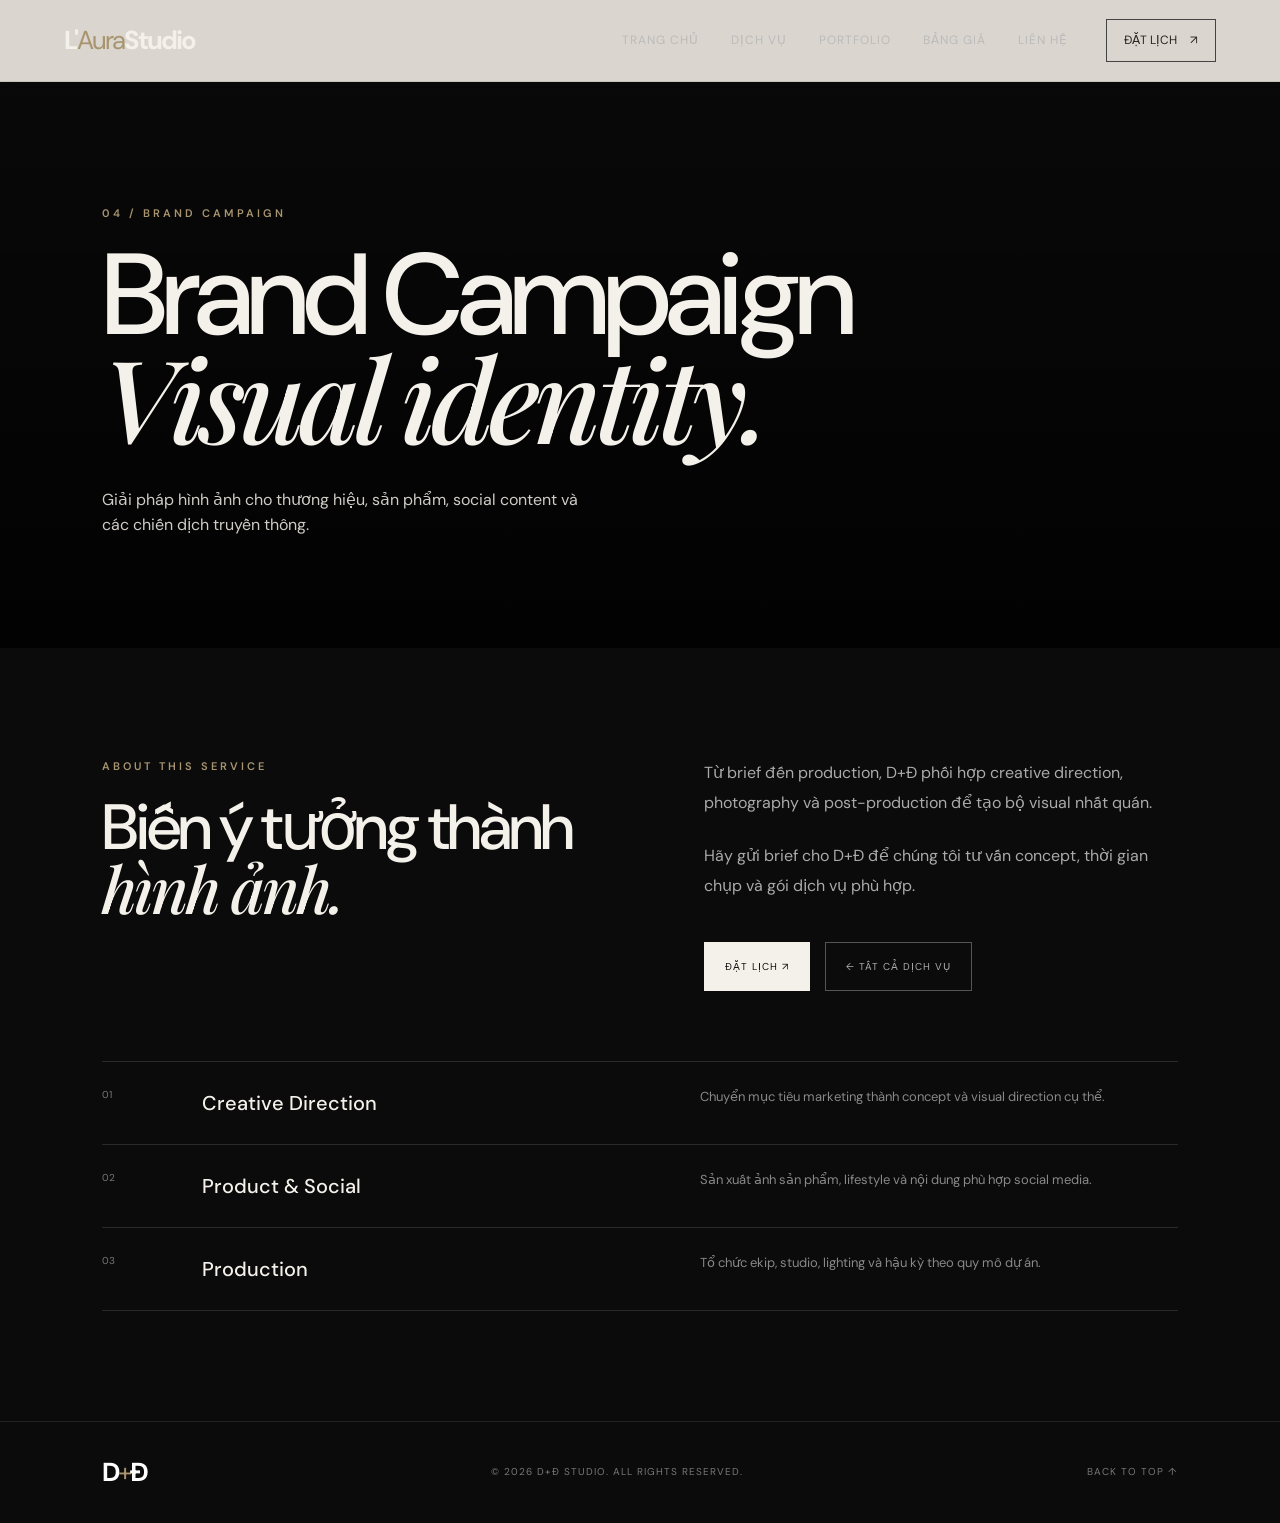
==== service-brand.html @ 57f55145 "upload" ====
<!DOCTYPE html>
<html lang="vi">
<head>
  <meta charset="UTF-8">
  <meta name="viewport" content="width=device-width, initial-scale=1.0">
  <meta name="description" content="Giải pháp hình ảnh cho thương hiệu, sản phẩm, social content và các chiến dịch truyền thông.">
  <title>Brand Campaign — D+Đ Studio</title>
  <link rel="preconnect" href="https://fonts.googleapis.com">
  <link rel="preconnect" href="https://fonts.gstatic.com" crossorigin>
  <link href="https://fonts.googleapis.com/css2?family=DM+Sans:wght@400;500;600;700&family=Playfair+Display:wght@500;600&display=swap" rel="stylesheet">
  <link rel="stylesheet" href="style.css">
</head>
<body class="service-page">
  <header class="header">
    <a href="index.html" class="logo">L'<span>Aura</span>Studio</a>
    <nav class="nav" style="display:flex">
      <a href="index.html#home">Trang chủ</a>
      <a href="index.html#services">Dịch vụ</a>
      <a href="index.html#portfolio">Portfolio</a>
      <a href="index.html#pricing">Bảng giá</a>
      <a href="index.html#contact">Liên hệ</a>
    </nav>
    <a class="header-btn" href="index.html#booking">Đặt lịch <span>↗</span></a>
  </header>

  <main>
    <section class="service-page-hero" style="background-image:url('https://images.unsplash.com/photo-1483985988355-763728e1935b?auto=format&fit=crop&w=2200&q=90')">
      <div class="service-page-hero-content">
        <p class="eyebrow">04 / BRAND CAMPAIGN</p>
        <h1>Brand Campaign<br><em>Visual identity.</em></h1>
        <p class="hero-text">Giải pháp hình ảnh cho thương hiệu, sản phẩm, social content và các chiến dịch truyền thông.</p>
      </div>
    </section>

    <section class="service-page-body">
      <div class="service-page-grid">
        <div>
          <p class="eyebrow">ABOUT THIS SERVICE</p>
          <h2>Biến ý tưởng thành<br><em>hình ảnh.</em></h2>
        </div>
        <div class="service-page-copy">
          <p>Từ brief đến production, D+Đ phối hợp creative direction, photography và post-production để tạo bộ visual nhất quán.</p>
          <p>Hãy gửi brief cho D+Đ để chúng tôi tư vấn concept, thời gian chụp và gói dịch vụ phù hợp.</p>
          <div class="service-page-actions">
            <a href="index.html#booking">Đặt lịch ↗</a>
            <a href="index.html#services">← Tất cả dịch vụ</a>
          </div>
        </div>
      </div>

      <div class="service-features">
                <div class="service-feature"><span>01</span><h3>Creative Direction</h3><p>Chuyển mục tiêu marketing thành concept và visual direction cụ thể.</p></div>
        <div class="service-feature"><span>02</span><h3>Product & Social</h3><p>Sản xuất ảnh sản phẩm, lifestyle và nội dung phù hợp social media.</p></div>
        <div class="service-feature"><span>03</span><h3>Production</h3><p>Tổ chức ekip, studio, lighting và hậu kỳ theo quy mô dự án.</p></div>
      </div>
    </section>
  </main>

  <footer>
    <div class="logo">D<span>+</span>Đ</div>
    <p>© <span id="year"></span> D+Đ Studio. All rights reserved.</p>
    <a href="index.html#home">Back to top ↑</a>
  </footer>
  <script>
    document.getElementById("year").textContent = new Date().getFullYear();
  </script>
</body>
</html>
---- style.css ----
*{margin:0;padding:0;box-sizing:border-box}
:root{
  --bg:#f7f3eb;
  --surface:#fffdf8;
  --surface-2:#eee8dc;
  --text:#cfb286ac;
  --muted:#817b70;
  --line:#d8d0c2;
  --accent:#a89570;
  --dark:#29251f;
  --white:#fffdf8;
}
html{scroll-behavior:smooth}
body{font-family:"DM Sans",sans-serif;background:var(--bg);color:var(--text);line-height:1.6;overflow-x:hidden}
body.lightbox-open{overflow:hidden}
a{text-decoration:none;color:inherit}
button,input,select,textarea{font:inherit}
button{cursor:pointer}


/* =========================
   USER ACCOUNT
========================= */

.account-btn{
  border:0;
  background:transparent;
  color:#716b61;
  font-size:10px;
  text-transform:uppercase;
  letter-spacing:1px;
  padding:10px;
}

.account-btn:hover{
  color:#29251f;
}



.account-modal.open{
  display:flex;
}

/* =========================
   ACCOUNT MODAL - CENTER
========================= */

.account-modal {
  position: fixed;
  inset: 0;
  width: 100vw;
  height: 100vh;

  display: none;
  align-items: center;
  justify-content: center;

  padding: 20px;
  z-index: 120;

  background: rgba(41, 37, 31, .45);
  backdrop-filter: blur(10px);
}

.account-modal.open {
  display: flex;
}

/* Khung đăng nhập / đăng ký */
.account-panel {
  position: relative;

  width: min(520px, calc(100vw - 40px));
  max-height: calc(100vh - 40px);

  margin: 0;
  padding: 60px;

  overflow-y: auto;

  background: #fffdf8;
  color: #29251f;

  box-shadow: 0 30px 80px rgba(0, 0, 0, .18);

  transform: translate(0, 0);
}

/* Nút đóng */
.account-close {
  position: absolute;
  top: 18px;
  right: 22px;

  width: 35px;
  height: 35px;

  border: 0;
  background: transparent;

  color: #29251f;
  font-size: 32px;
  line-height: 1;

  cursor: pointer;
}

/* Hiệu ứng mở */
.account-modal.open .account-panel {
  animation: accountPanelCenter .3s ease;
}

@keyframes accountPanelCenter {
  from {
    opacity: 0;
    transform: translateY(25px) scale(.97);
  }

  to {
    opacity: 1;
    transform: translateY(0) scale(1);
  }
}

/* =========================
   MOBILE
========================= */

@media (max-width: 600px) {

  .account-modal {
    padding: 15px;
  }

  .account-panel {
    width: 100%;
    max-height: calc(100vh - 30px);

    padding: 45px 25px;
  }

  .account-view h2 {
    font-size: 45px;
  }
}
.account-close{
  position:absolute;
  right:22px;
  top:18px;
  border:0;
  background:transparent;
  color:#29251f;
  font-size:32px;
}

.account-view h2{
  font-size:58px;
  line-height:.92;
  letter-spacing:-3px;
  font-weight:500;
  margin-bottom:35px;
}

.account-view h2 em{
  font-family:"Playfair Display",serif;
}

.account-view form{
  display:grid;
  gap:22px;
}

.account-view label{
  font-size:9px;
  text-transform:uppercase;
  letter-spacing:1px;
  color:#817b70;
}

.account-view input{
  display:block;
  width:100%;
  margin-top:7px;
  padding:12px 0;
  border:0;
  border-bottom:1px solid #c9c1b4;
  background:transparent;
  color:#29251f;
  outline:none;
}

.account-view input:focus{
  border-color:#29251f;
}

.account-switch{
  margin-top:25px;
  color:#817b70;
  font-size:12px;
}

.account-switch button{
  border:0;
  background:none;
  color:#29251f;
  text-decoration:underline;
  cursor:pointer;
}

.account-error{
  color:#a34b42;
  font-size:11px;
}

.profile-card{
  background:#eee8dc;
  padding:25px;
  margin-bottom:25px;
  display:grid;
  gap:20px;
}

.profile-card span{
  font-size:8px;
  letter-spacing:2px;
  color:#817b70;
}

.profile-card p{
  margin-top:5px;
  font-size:14px;
}

@media(max-width:600px){

  .account-panel{
    padding:45px 25px;
  }

  .account-view h2{
    font-size:45px;
  }

}

.price-card{
  background:#fffdf8;
  color:#29251f;
}

.booking-box{
  display:grid;
  grid-template-columns:.8fr 1.2fr;
  background:#fffdf8;
  color:#29251f;
}

.booking-form{
  padding:65px 55px;
  display:grid;
  grid-template-columns:1fr 1fr;
  gap:22px;
  background:#eee8dc;
}


.quote-section{
  padding:180px 8vw;
  text-align:center;
  background:#fffdf8;
  color:#29251f;
}

.services{
  background:#eee8dc;
  color:#29251f;
}

.services{
  background:#f0ede7;
  color:#111;
}
.header{
  height:82px;
  position:fixed;
  top:0;
  left:0;
  right:0;
  z-index:50;
  display:flex;
  align-items:center;
  justify-content:space-between;
  padding:0 5vw;
  border-bottom:1px solid rgba(80,70,55,.12);
  background:rgba(247,243,235,.88);
  backdrop-filter:blur(18px);
}


/* =========================
   COMMENTS
========================= */

.comments-section{
  margin-top:70px;
  padding-top:55px;
  border-top:1px solid #d5cec2;
}

.comments-heading{
  margin-bottom:35px;
}

.comments-heading h2{
  font-size:42px;
  line-height:.95;
  letter-spacing:-2px;
  font-weight:500;
}

.comments-heading h2 em{
  font-family:"Playfair Display",serif;
}

.comment-login-message{
  background:#eee8dc;
  padding:18px 20px;
  font-size:12px;
  color:#817b70;
}

.comment-form{
  margin-bottom:40px;
}

.comment-form textarea{
  width:100%;
  border:1px solid #d0c8bb;
  background:#fffdf8;
  padding:18px;
  resize:vertical;
  outline:none;
  color:#29251f;
}

.comment-form textarea:focus{
  border-color:#29251f;
}

.comment-form-bottom{
  margin-top:12px;
  display:flex;
  align-items:center;
  justify-content:space-between;
}

.comment-form-bottom small{
  font-size:11px;
  color:#817b70;
}

.comment-list{
  display:grid;
  gap:14px;
}

.comment-item{
  padding:22px;
  background:#eee8dc;
}

.comment-head{
  display:flex;
  justify-content:space-between;
  gap:20px;
  margin-bottom:10px;
}

.comment-author{
  font-size:13px;
  font-weight:600;
}

.comment-date{
  font-size:9px;
  color:#918a7d;
}

.comment-body{
  font-size:13px;
  color:#5f594f;
  line-height:1.7;
  white-space:pre-line;
}

.comment-delete{
  border:0;
  background:none;
  padding:0;
  margin-top:12px;
  color:#9c675f;
  font-size:9px;
  text-transform:uppercase;
  letter-spacing:1px;
  cursor:pointer;
}

@media(max-width:600px){

  .comment-form-bottom{
    align-items:flex-start;
    flex-direction:column;
    gap:15px;
  }

}


.nav a{
  color:#716b61;
}

.nav a:hover{
  color:#29251f;
}

.header-btn{
  color:#29251f;
  border-color:#bdb4a5;
}
.logo{font-size:26px;font-weight:700;letter-spacing:-2px}.logo span{font-weight:400;color:var(--accent)}
.nav{display:flex;gap:32px;margin-left:auto;margin-right:38px}.nav a{font-size:12px;text-transform:uppercase;letter-spacing:1px;color:#bbb;transition:.25s}.nav a:hover{color:#fff}
.header-btn{font-size:12px;text-transform:uppercase;border:1px solid #444;padding:11px 17px}.header-btn span{margin-left:10px}.menu-toggle{display:none;background:none;color:#fff;border:0;font-size:24px}
.hero{min-height:100vh;position:relative;display:flex;align-items:center;padding:120px 8vw;background:linear-gradient(90deg,rgba(0,0,0,.76),rgba(0,0,0,.15)),url("https://images.unsplash.com/photo-1529626455594-4ff0802cfb7e?auto=format&fit=crop&w=2200&q=90") center/cover}
.hero-content{max-width:720px}.eyebrow{font-size:11px;letter-spacing:3px;color:var(--accent);font-weight:600;margin-bottom:22px}.hero h1{font-size:clamp(58px,8vw,122px);line-height:.88;letter-spacing:-6px;font-weight:500}.hero h1 em,.section h2 em,blockquote em{font-family:"Playfair Display",serif;font-weight:500}.hero-text{max-width:480px;color:#d0ccc5;margin:30px 0;font-size:16px}.hero-actions{display:flex;align-items:center;gap:28px}.btn{display:inline-flex;align-items:center;justify-content:center;gap:20px;padding:15px 23px;text-transform:uppercase;letter-spacing:1px;font-size:11px;border:1px solid transparent}.btn-light{background:#f4f1eb;color:#111}.btn-dark{background:#111;color:#fff}.text-link,.underline-link{font-size:12px;text-transform:uppercase;letter-spacing:1px;border-bottom:1px solid #777;padding-bottom:4px}.hero-overlay{position:absolute;inset:0;background:linear-gradient(0deg,rgba(0,0,0,.55),transparent 40%);pointer-events:none}.hero-meta{position:absolute;bottom:32px;left:8vw;right:8vw;display:flex;justify-content:space-between;font-size:9px;letter-spacing:2px;color:#aaa}.scroll-down{position:absolute;right:3vw;bottom:36px;font-size:9px;letter-spacing:2px;writing-mode:vertical-rl;color:#aaa}.scroll-down span{margin-top:8px}
.section{padding:130px 8vw;position:relative}.section-label{position:absolute;top:42px;left:8vw;font-size:9px;letter-spacing:2px;color:#777}.intro-grid,.process-grid,.contact-grid{display:grid;grid-template-columns:1fr 1fr;gap:10vw}.section h2{font-size:clamp(48px,6vw,90px);line-height:.95;letter-spacing:-4px;font-weight:500}.intro-copy{padding-top:18px;max-width:530px}.lead{font-size:24px;line-height:1.4;margin-bottom:25px}.intro-copy p:not(.lead){color:var(--muted);margin-bottom:35px}.services{background:#f0ede7;color:#111}.services .section-label{color:#777}.section-heading{margin-bottom:60px}.services .eyebrow{color:#7d6e50}.service-list{border-top:1px solid #c8c4bc}.service-item{display:grid;grid-template-columns:70px 1fr 30px;align-items:center;padding:28px 0;border-bottom:1px solid #c8c4bc;transition:.3s}.service-item:hover{padding-left:18px}.service-item>span{font-size:11px;color:#999}.service-item h3{font-size:27px;font-weight:500}.service-item p{font-size:13px;color:#777}.service-item b{font-weight:400;font-size:20px}
.portfolio-head{display:grid;grid-template-columns:1fr 1fr;gap:10vw;margin-bottom:65px}.portfolio-head>p{align-self:end;color:var(--muted);max-width:400px}.gallery{display:grid;grid-template-columns:1.2fr .8fr 1fr;grid-auto-rows:360px;gap:14px}.gallery-card{position:relative;border:0;overflow:hidden;background:#222;padding:0}.gallery-card.large{grid-row:span 2}.gallery-card.tall{grid-row:span 2}.gallery-card.wide{grid-column:span 2}.gallery-card img{width:100%;height:100%;object-fit:cover;display:block;transition:transform .7s cubic-bezier(.2,.7,.2,1);filter:saturate(.8)}.gallery-card:hover img{transform:scale(1.05);filter:saturate(1)}.gallery-card span{position:absolute;bottom:15px;left:15px;font-size:9px;letter-spacing:2px;text-transform:uppercase;background:rgba(0,0,0,.6);padding:7px 9px;color:#fff}
.quote-section{padding:180px 8vw;text-align:center;background:#f0ede7;color:#111}.quote-mark{font:90px Georgia;color:#b3a88f;height:75px}.quote-section blockquote{font-size:clamp(34px,5vw,72px);line-height:1.05;letter-spacing:-2px}
.price-grid{display:grid;grid-template-columns:repeat(3,1fr);gap:1px;background:var(--line);margin-top:50px}.price-card{background:var(--bg);padding:45px 38px;min-height:450px;display:flex;flex-direction:column;position:relative}.price-card>p{font-size:10px;letter-spacing:2px;color:#999}.price-card h3{font-size:36px;font-weight:500;margin:20px 0 30px}.price-card h3 small{font-size:13px;margin-left:4px}.price-card ul{list-style:none;color:#aaa;font-size:13px}.price-card li{padding:11px 0;border-bottom:1px solid #222}.price-card a{margin-top:auto;padding-top:28px;font-size:11px;text-transform:uppercase;letter-spacing:1px}.price-card.featured{background:#f0ede7;color:#111}.price-card.featured li{border-color:#d5d0c7;color:#666}.price-card.featured>p{color:#777}.popular{position:absolute;top:20px;right:20px;background:#111;color:#fff;font-size:8px;letter-spacing:1px;padding:7px 9px}
.process{background:#161616}.steps{border-top:1px solid #2b2b2b}.steps>div{display:grid;grid-template-columns:70px 1fr;padding:24px 0;border-bottom:1px solid #2b2b2b}.steps span{font-size:10px;color:#777}.steps h3{font-size:18px;font-weight:500}.steps p{color:#888;font-size:13px;margin-top:4px}
.booking{padding-top:110px;padding-bottom:110px}.booking-box{display:grid;grid-template-columns:.8fr 1.2fr;background:#f0ede7;color:#111}.booking-box>div:first-child{padding:65px 55px}.booking .eyebrow{color:#7d6e50}.booking h2{font-size:clamp(45px,5vw,72px);line-height:.95;letter-spacing:-3px;font-weight:500}.booking-copy{color:#666;margin-top:25px;max-width:340px}.booking-form{padding:65px 55px;display:grid;grid-template-columns:1fr 1fr;gap:22px;background:#e5e1da}.booking-form label{font-size:10px;text-transform:uppercase;letter-spacing:1px;color:#777}.booking-form input,.booking-form select,.booking-form textarea{display:block;width:100%;border:0;border-bottom:1px solid #aaa;background:transparent;padding:12px 0;color:#111;outline:0;margin-top:5px;resize:vertical}.booking-form input:focus,.booking-form select:focus,.booking-form textarea:focus{border-color:#111}.full{grid-column:1/-1}.form-note{font-size:11px;color:#596d4e;grid-column:1/-1}
.contact{border-top:1px solid #252525}.contact-info{display:grid;grid-template-columns:1fr 1fr;gap:35px}.contact-info span{font-size:9px;letter-spacing:2px;color:#777}.contact-info p{margin-top:8px;font-size:14px}
footer{border-top:1px solid #222;padding:30px 8vw;display:flex;justify-content:space-between;align-items:center;color:#777;font-size:10px;text-transform:uppercase;letter-spacing:1px}footer .logo{color:#fff}
.modal{position:fixed;inset:0;background:rgba(0,0,0,.94);z-index:100;display:none;align-items:center;justify-content:center;padding:5vw}.modal.open{display:flex}.modal img{max-width:92vw;max-height:90vh;object-fit:contain}.modal-close{position:absolute;top:25px;right:35px;background:none;border:0;color:#fff;font-size:38px;font-weight:200}
.reveal{opacity:0;transform:translateY(30px);transition:opacity .8s ease,transform .8s ease}.reveal.visible{opacity:1;transform:none}

@media(max-width:850px){
.header{height:70px;padding:0 5vw}.nav{display:none;position:absolute;top:70px;left:0;right:0;background:#0b0b0b;padding:25px 5vw;flex-direction:column;gap:20px;margin:0;border-bottom:1px solid #222}.nav.open{display:flex}.header-btn{display:none}.menu-toggle{display:block}
.hero{padding:110px 7vw 80px;min-height:90vh}.hero h1{font-size:60px;letter-spacing:-3px}.hero-text{font-size:14px}.hero-meta{left:7vw;right:7vw}.scroll-down{display:none}
.section{padding:100px 7vw}.section-label{left:7vw;top:30px}.intro-grid,.process-grid,.contact-grid,.portfolio-head{grid-template-columns:1fr;gap:45px}.lead{font-size:20px}.gallery{grid-template-columns:1fr 1fr;grid-auto-rows:250px}.gallery-card.large,.gallery-card.tall{grid-row:span 1}.gallery-card.wide{grid-column:span 2}.price-grid{grid-template-columns:1fr}.price-card{min-height:390px}.booking-box{grid-template-columns:1fr}.booking-box>div:first-child,.booking-form{padding:45px 30px}.contact-info{grid-template-columns:1fr 1fr}
footer{padding:25px 7vw;gap:15px;flex-wrap:wrap}
}
@media(max-width:500px){
.hero h1{font-size:52px}.hero-actions{align-items:flex-start;flex-direction:column;gap:18px}.gallery{grid-template-columns:1fr;grid-auto-rows:380px}.gallery-card.wide{grid-column:auto}.booking-form{grid-template-columns:1fr}.full{grid-column:auto}.contact-info{grid-template-columns:1fr}.section h2{letter-spacing:-2px}
}

.header-actions{display:flex;align-items:center;gap:10px}.admin-link{border:0;background:transparent;color:#777;font-size:10px;text-transform:uppercase;letter-spacing:1px;padding:10px;cursor:pointer}.admin-link:hover{color:#fff}
.blog{background:#0f0f0f}.blog-toolbar{display:flex;justify-content:space-between;align-items:end;gap:40px;margin-bottom:45px}.blog-toolbar>p{color:#888;max-width:440px;font-size:14px}.blog-filters{display:flex;gap:8px;flex-wrap:wrap}.filter-btn{border:1px solid #333;background:transparent;color:#888;padding:9px 13px;font-size:9px;text-transform:uppercase;letter-spacing:1px}.filter-btn.active,.filter-btn:hover{background:#f0ede7;color:#111;border-color:#f0ede7}.blog-grid{display:grid;grid-template-columns:repeat(3,1fr);gap:18px}.blog-card{background:#151515;border:1px solid #242424;overflow:hidden;cursor:pointer;transition:.35s}.blog-card:hover{transform:translateY(-5px);border-color:#444}.blog-card-image{height:250px;overflow:hidden}.blog-card-image img{width:100%;height:100%;object-fit:cover;transition:.6s}.blog-card:hover img{transform:scale(1.05)}.blog-card-body{padding:25px}.blog-card-meta{display:flex;justify-content:space-between;font-size:8px;letter-spacing:1.5px;text-transform:uppercase;color:#777;margin-bottom:14px}.blog-card h3{font-size:22px;line-height:1.1;font-weight:500;margin-bottom:12px}.blog-card p{font-size:12px;color:#888;line-height:1.7}.blog-card-more{display:block;margin-top:20px;font-size:9px;text-transform:uppercase;letter-spacing:1px}.blog-empty{text-align:center;color:#777;padding:50px 0}

.admin-modal,.article-modal{display:none;position:fixed;inset:0;z-index:110;background:rgba(0,0,0,.92);overflow:auto}.admin-modal.open,.article-modal.open{display:block}.admin-panel{width:min(1100px,94vw);min-height:90vh;margin:5vh auto;background:#eeeae2;color:#111;padding:55px;position:relative}.admin-close,.article-close{position:fixed;right:30px;top:20px;background:transparent;border:0;color:#fff;font-size:38px;z-index:5}.admin-login{max-width:430px;margin:8vh auto}.admin-login h2,.admin-top h2{font-size:55px;line-height:.9;letter-spacing:-3px;font-weight:500}.admin-login h2 em,.admin-top h2 em{font-family:"Playfair Display",serif;font-weight:500}.admin-muted{color:#777;margin:20px 0 35px}.admin-login form{display:grid;gap:20px}.admin-login label,.post-form label{font-size:9px;text-transform:uppercase;letter-spacing:1px;color:#666}.admin-login input,.post-form input,.post-form select,.post-form textarea{display:block;width:100%;margin-top:6px;border:0;border-bottom:1px solid #aaa;background:transparent;padding:11px 0;outline:0;color:#111}.admin-login small{display:block;margin-top:20px;color:#999}.admin-error{font-size:11px;color:#a34b42}.admin-top{display:flex;justify-content:space-between;align-items:start}.admin-logout{border:1px solid #aaa;background:transparent;padding:10px 15px;font-size:9px;text-transform:uppercase;letter-spacing:1px}.admin-tabs{display:flex;border-bottom:1px solid #ccc;margin:45px 0 30px}.admin-tab{border:0;background:transparent;padding:14px 20px;font-size:10px;text-transform:uppercase;letter-spacing:1px}.admin-tab.active{border-bottom:2px solid #111}.admin-tab-content{display:none}.admin-tab-content.active{display:block}.admin-stats{display:flex;gap:12px;margin-bottom:30px}.admin-stats>div{background:#e1ddd5;padding:20px 30px;min-width:150px}.admin-stats span{font-size:30px;display:block}.admin-stats small{font-size:9px;text-transform:uppercase;letter-spacing:1px;color:#777}.admin-post-list{display:grid;gap:10px}.admin-post-row{display:grid;grid-template-columns:100px 1fr auto;gap:18px;align-items:center;background:#e1ddd5;padding:12px}.admin-post-row img{width:100px;height:70px;object-fit:cover}.admin-post-row h4{font-size:14px;font-weight:600}.admin-post-row p{font-size:9px;color:#777;margin-top:4px}.admin-row-actions{display:flex;gap:6px}.admin-row-actions button{border:1px solid #aaa;background:transparent;padding:8px;font-size:9px}.form-two{display:grid;grid-template-columns:1fr 1fr;gap:25px}.post-form{display:grid;gap:24px}.post-form-actions{display:flex;gap:10px}.admin-secondary{border:1px solid #aaa;background:transparent;padding:15px 22px;font-size:10px;text-transform:uppercase;letter-spacing:1px}.article-reader{width:min(900px,92vw);margin:6vh auto;background:#f0ede7;color:#111}.article-reader>img{width:100%;height:430px;object-fit:cover}.article-reader-body{padding:55px 65px}.article-reader-body h1{font-size:clamp(38px,5vw,65px);line-height:.98;letter-spacing:-3px;font-weight:500;max-width:800px}.article-date{font-size:9px;text-transform:uppercase;letter-spacing:1px;color:#888;margin:18px 0 35px}.article-reader-body #articleContent{font-size:16px;line-height:1.9;color:#444;white-space:pre-line;max-width:700px}.article-reader-body .eyebrow{color:#806f50}

@media(max-width:850px){.header-actions{display:none}.blog-toolbar{align-items:start;flex-direction:column}.blog-grid{grid-template-columns:1fr}.admin-panel{padding:40px 25px;margin:0;width:100%;min-height:100vh}.admin-login h2,.admin-top h2{font-size:44px}.admin-post-row{grid-template-columns:70px 1fr}.admin-post-row img{width:70px;height:55px}.admin-row-actions{grid-column:2}.form-two{grid-template-columns:1fr}.article-reader{margin:0;width:100%}.article-reader>img{height:300px}.article-reader-body{padding:35px 25px}}

/* =========================
   SERVICE DETAIL + ADMIN CONTACTS
========================= */
.service-item{color:inherit;text-decoration:none}
.service-item:visited{color:inherit}
.form-admin-note{grid-column:1/-1;font-size:10px;color:#888;margin-top:-10px}
.admin-contact-list{display:grid;gap:12px}
.admin-contact-row{background:#e1ddd5;padding:20px}
.admin-contact-head{display:flex;justify-content:space-between;gap:20px;align-items:flex-start}
.admin-contact-head h4{font-size:16px;font-weight:600}
.admin-contact-head small{font-size:9px;color:#777;text-transform:uppercase;letter-spacing:1px}
.admin-contact-info{display:grid;grid-template-columns:1fr 1fr;gap:8px 25px;margin-top:14px;font-size:12px;color:#555}
.admin-contact-message{margin-top:15px;padding-top:15px;border-top:1px solid #c9c5bd;color:#555;font-size:13px;white-space:pre-line}
.admin-contact-actions{display:flex;gap:8px;margin-top:15px}
.admin-contact-actions button{border:1px solid #aaa;background:transparent;padding:8px 12px;font-size:9px;text-transform:uppercase;letter-spacing:1px}
.admin-contact-actions .contact-new{background:#111;color:#fff;border-color:#111}

.service-page{min-height:100vh;background:#0b0b0b;color:#f4f1eb}
.service-page-hero{min-height:72vh;position:relative;display:flex;align-items:end;padding:100px 8vw 80px;background-size:cover;background-position:center}
.service-page-hero:after{content:"";position:absolute;inset:0;background:linear-gradient(0deg,rgba(0,0,0,.82),rgba(0,0,0,.15))}
.service-page-hero-content{position:relative;z-index:1;max-width:900px}
.service-page-hero h1{font-size:clamp(58px,9vw,125px);line-height:.88;letter-spacing:-6px;font-weight:500}
.service-page-hero h1 em{font-family:"Playfair Display",serif;font-weight:500}
.service-page-body{padding:110px 8vw}
.service-page-grid{display:grid;grid-template-columns:1fr 1fr;gap:10vw}
.service-page-body h2{font-size:clamp(42px,5vw,72px);line-height:.95;letter-spacing:-3px;font-weight:500}
.service-page-body h2 em{font-family:"Playfair Display",serif}
.service-page-copy{color:#aaa;font-size:16px;line-height:1.9}
.service-page-copy p{margin-bottom:22px}
.service-features{margin-top:70px;border-top:1px solid #2a2a2a}
.service-feature{display:grid;grid-template-columns:80px 1fr 1fr;gap:20px;padding:25px 0;border-bottom:1px solid #2a2a2a}
.service-feature span{font-size:10px;color:#777}
.service-feature h3{font-size:20px;font-weight:500}
.service-feature p{font-size:13px;color:#888}
.service-page-actions{display:flex;gap:15px;margin-top:40px;flex-wrap:wrap}
.service-page-actions a{display:inline-flex;padding:14px 20px;border:1px solid #555;font-size:10px;text-transform:uppercase;letter-spacing:1px}
.service-page-actions a:first-child{background:#f4f1eb;color:#111;border-color:#f4f1eb}
@media(max-width:850px){
  .admin-contact-info{grid-template-columns:1fr}
  .service-page-hero{min-height:65vh;padding:100px 7vw 60px}
  .service-page-hero h1{font-size:60px;letter-spacing:-3px}
  .service-page-body{padding:80px 7vw}
  .service-page-grid{grid-template-columns:1fr;gap:40px}
  .service-feature{grid-template-columns:50px 1fr}
  .service-feature p{grid-column:2}
}
@media(max-width:500px){
  .service-page-hero h1{font-size:52px}
}

/* =========================
   ACCOUNT + COMMENTS FIX
========================= */

.account-modal {
  display: none;
}

.account-modal.open {
  display: flex;
}

.account-modal[hidden] {
  display: none !important;
}

.comment-login-message {
  cursor: pointer;
  transition: .25s ease;
}

.comment-login-message:hover {
  background: #e5dfd3;
  color: #29251f;
}

.comment-empty {
  padding: 30px 0;
  color: #888;
  font-size: 12px;
}

.comment-item {
  position: relative;
}

.comment-head {
  display: flex;
  align-items: center;
  justify-content: space-between;
  gap: 20px;
  margin-bottom: 10px;
}

.comment-body {
  white-space: pre-line;
}

.comment-delete {
  display: inline-block;
}

#commentForm[hidden],
.account-view[hidden] {
  display: none !important;
}

.account-modal.open {
  animation: accountFadeIn .25s ease;
}

.account-panel {
  animation: accountPanelIn .3s ease;
}

@keyframes accountFadeIn {
  from {
    opacity: 0;
  }

  to {
    opacity: 1;
  }
}

@keyframes accountPanelIn {
  from {
    opacity: 0;
    transform: translateY(20px);
  }

  to {
    opacity: 1;
    transform: translateY(0);
  }
}

/* =========================
   ADMIN COMMENTS
========================= */

.admin-comment-list,
.admin-user-list {
  display: grid;
  gap: 12px;
}

.admin-comment-row,
.admin-user-row {
  background: #e1ddd5;
  padding: 20px;
}

.admin-comment-head,
.admin-user-head {
  display: flex;
  justify-content: space-between;
  align-items: flex-start;
  gap: 20px;
}

.admin-comment-author,
.admin-user-name {
  font-size: 15px;
  font-weight: 600;
}

.admin-comment-meta,
.admin-user-email {
  font-size: 10px;
  color: #777;
  margin-top: 4px;
}

.admin-comment-article {
  margin-top: 12px;
  font-size: 11px;
  color: #777;
  text-transform: uppercase;
  letter-spacing: 1px;
}

.admin-comment-text {
  margin-top: 15px;
  padding-top: 15px;
  border-top: 1px solid #c8c3ba;
  font-size: 13px;
  line-height: 1.7;
  color: #444;
  white-space: pre-line;
}

.admin-user-status {
  display: inline-block;
  margin-top: 10px;
  padding: 5px 8px;
  background: #111;
  color: #fff;
  font-size: 8px;
  text-transform: uppercase;
  letter-spacing: 1px;
}

.admin-user-status.blocked {
  background: #9c675f;
}

.admin-danger {
  border: 1px solid #a34b42 !important;
  color: #a34b42;
  background: transparent;
}

.admin-danger:hover {
  background: #a34b42;
  color: #fff;
}

.admin-warning {
  border: 1px solid #8a7651 !important;
  color: #8a7651;
  background: transparent;
}
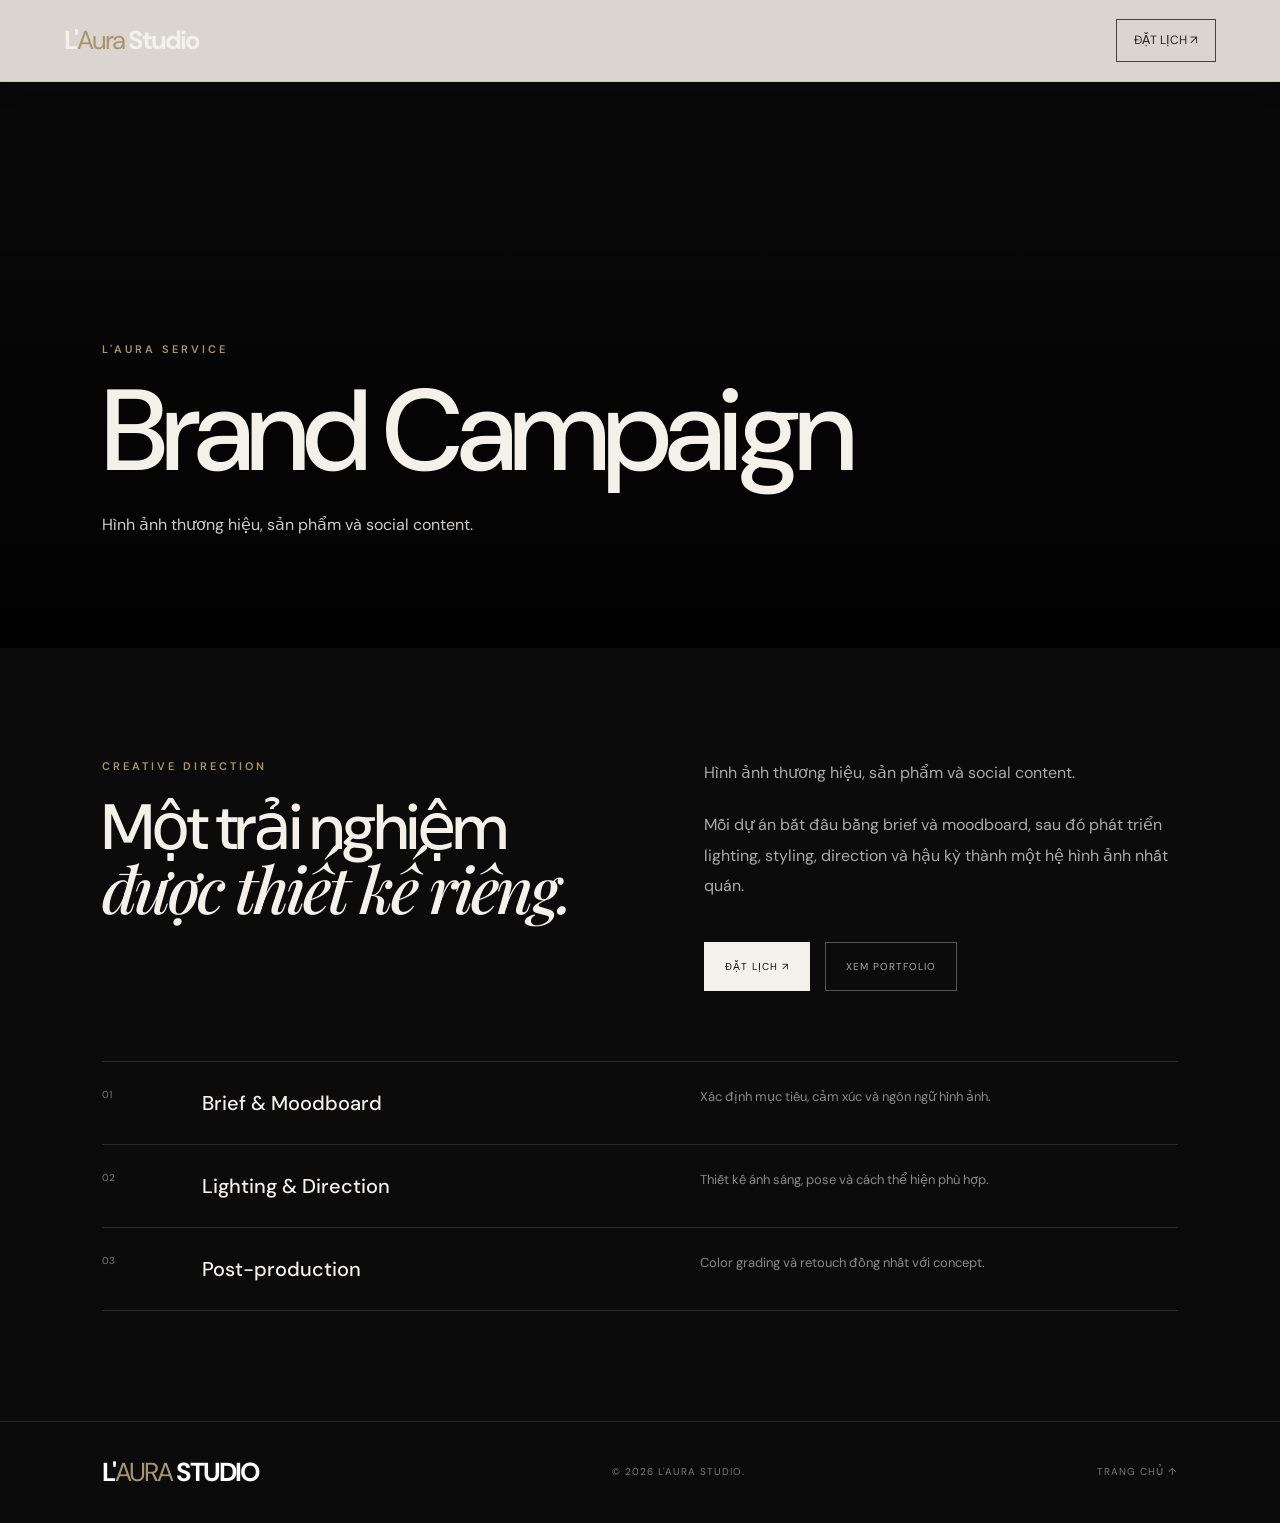
==== commit 847132fa: "upload" ====
--- a/service-brand.html
+++ b/service-brand.html
@@ -1,68 +1 @@
-<!DOCTYPE html>
-<html lang="vi">
-<head>
-  <meta charset="UTF-8">
-  <meta name="viewport" content="width=device-width, initial-scale=1.0">
-  <meta name="description" content="Giải pháp hình ảnh cho thương hiệu, sản phẩm, social content và các chiến dịch truyền thông.">
-  <title>Brand Campaign — D+Đ Studio</title>
-  <link rel="preconnect" href="https://fonts.googleapis.com">
-  <link rel="preconnect" href="https://fonts.gstatic.com" crossorigin>
-  <link href="https://fonts.googleapis.com/css2?family=DM+Sans:wght@400;500;600;700&family=Playfair+Display:wght@500;600&display=swap" rel="stylesheet">
-  <link rel="stylesheet" href="style.css">
-</head>
-<body class="service-page">
-  <header class="header">
-    <a href="index.html" class="logo">L'<span>Aura</span>Studio</a>
-    <nav class="nav" style="display:flex">
-      <a href="index.html#home">Trang chủ</a>
-      <a href="index.html#services">Dịch vụ</a>
-      <a href="index.html#portfolio">Portfolio</a>
-      <a href="index.html#pricing">Bảng giá</a>
-      <a href="index.html#contact">Liên hệ</a>
-    </nav>
-    <a class="header-btn" href="index.html#booking">Đặt lịch <span>↗</span></a>
-  </header>
-
-  <main>
-    <section class="service-page-hero" style="background-image:url('https://images.unsplash.com/photo-1483985988355-763728e1935b?auto=format&fit=crop&w=2200&q=90')">
-      <div class="service-page-hero-content">
-        <p class="eyebrow">04 / BRAND CAMPAIGN</p>
-        <h1>Brand Campaign<br><em>Visual identity.</em></h1>
-        <p class="hero-text">Giải pháp hình ảnh cho thương hiệu, sản phẩm, social content và các chiến dịch truyền thông.</p>
-      </div>
-    </section>
-
-    <section class="service-page-body">
-      <div class="service-page-grid">
-        <div>
-          <p class="eyebrow">ABOUT THIS SERVICE</p>
-          <h2>Biến ý tưởng thành<br><em>hình ảnh.</em></h2>
-        </div>
-        <div class="service-page-copy">
-          <p>Từ brief đến production, D+Đ phối hợp creative direction, photography và post-production để tạo bộ visual nhất quán.</p>
-          <p>Hãy gửi brief cho D+Đ để chúng tôi tư vấn concept, thời gian chụp và gói dịch vụ phù hợp.</p>
-          <div class="service-page-actions">
-            <a href="index.html#booking">Đặt lịch ↗</a>
-            <a href="index.html#services">← Tất cả dịch vụ</a>
-          </div>
-        </div>
-      </div>
-
-      <div class="service-features">
-                <div class="service-feature"><span>01</span><h3>Creative Direction</h3><p>Chuyển mục tiêu marketing thành concept và visual direction cụ thể.</p></div>
-        <div class="service-feature"><span>02</span><h3>Product & Social</h3><p>Sản xuất ảnh sản phẩm, lifestyle và nội dung phù hợp social media.</p></div>
-        <div class="service-feature"><span>03</span><h3>Production</h3><p>Tổ chức ekip, studio, lighting và hậu kỳ theo quy mô dự án.</p></div>
-      </div>
-    </section>
-  </main>
-
-  <footer>
-    <div class="logo">D<span>+</span>Đ</div>
-    <p>© <span id="year"></span> D+Đ Studio. All rights reserved.</p>
-    <a href="index.html#home">Back to top ↑</a>
-  </footer>
-  <script>
-    document.getElementById("year").textContent = new Date().getFullYear();
-  </script>
-</body>
-</html>+<!doctype html><html lang="vi"><head><meta charset="utf-8"><meta name="viewport" content="width=device-width,initial-scale=1"><meta name="description" content="Brand Campaign — L'Aura Studio"><title>Brand Campaign — L'Aura Studio</title><link rel="preconnect" href="https://fonts.googleapis.com"><link rel="preconnect" href="https://fonts.gstatic.com" crossorigin><link href="https://fonts.googleapis.com/css2?family=DM+Sans:wght@400;500;600;700&family=Playfair+Display:wght@500;600&display=swap" rel="stylesheet"><link rel="stylesheet" href="style.css"></head><body class="service-page"><header class="header scrolled"><a href="index.html" class="logo">L'<span>Aura</span> Studio</a><a class="header-btn" href="index.html#booking">Đặt lịch ↗</a></header><main><section class="service-page-hero" style="background-image:url('https://images.unsplash.com/photo-1497366754035-f200968a6e72?auto=format&fit=crop&w=1800&q=85')"><div class="service-page-hero-content"><p class="eyebrow">L'AURA SERVICE</p><h1>Brand Campaign</h1><p class="hero-text">Hình ảnh thương hiệu, sản phẩm và social content.</p></div></section><section class="service-page-body"><div class="service-page-grid"><div><p class="eyebrow">CREATIVE DIRECTION</p><h2>Một trải nghiệm<br><em>được thiết kế riêng.</em></h2></div><div class="service-page-copy"><p>Hình ảnh thương hiệu, sản phẩm và social content.</p><p>Mỗi dự án bắt đầu bằng brief và moodboard, sau đó phát triển lighting, styling, direction và hậu kỳ thành một hệ hình ảnh nhất quán.</p><div class="service-page-actions"><a href="index.html#booking">Đặt lịch ↗</a><a href="index.html#portfolio">Xem Portfolio</a></div></div></div><div class="service-features"><div class="service-feature"><span>01</span><h3>Brief & Moodboard</h3><p>Xác định mục tiêu, cảm xúc và ngôn ngữ hình ảnh.</p></div><div class="service-feature"><span>02</span><h3>Lighting & Direction</h3><p>Thiết kế ánh sáng, pose và cách thể hiện phù hợp.</p></div><div class="service-feature"><span>03</span><h3>Post-production</h3><p>Color grading và retouch đồng nhất với concept.</p></div></div></section></main><footer><div class="logo">L'<span>Aura</span> Studio</div><p>© 2026 L'Aura Studio.</p><a href="index.html">Trang chủ ↑</a></footer></body></html>
--- a/style.css
+++ b/style.css
@@ -3,7 +3,7 @@
   --bg:#f7f3eb;
   --surface:#fffdf8;
   --surface-2:#eee8dc;
-  --text:#cfb286ac;
+  --text:#29251f;
   --muted:#817b70;
   --line:#d8d0c2;
   --accent:#a89570;
@@ -685,3 +685,46 @@
   color: #8a7651;
   background: transparent;
 }
+
+/* =========================================================
+   2026 PREMIUM UPGRADE — L'AURA STUDIO
+========================================================= */
+:root{--shadow:0 24px 70px rgba(41,37,31,.12);--radius:2px}
+::selection{background:#29251f;color:#fffdf8}.skip-link{position:fixed;left:16px;top:-60px;z-index:9999;background:#29251f;color:#fff;padding:12px 16px}.skip-link:focus{top:16px}
+:focus-visible{outline:2px solid #a89570;outline-offset:4px}.header.scrolled{box-shadow:0 8px 30px rgba(41,37,31,.06)}
+.hero-content,.hero-meta,.scroll-down{z-index:2}.hero h1{color:#fff}.section h2,.portfolio-head h2,.process h2,.contact h2{color:#29251f}.process h2,.contact h2{color:#fffdf8}
+.admin-section-head{display:flex;justify-content:space-between;gap:24px;align-items:flex-start;margin-bottom:25px}.admin-section-head h3{font:500 30px/1.1 "Playfair Display",serif;margin:5px 0}.admin-section-head p{color:#777;font-size:12px}
+.portfolio-admin-list{display:grid;gap:10px}.portfolio-admin-row{display:grid;grid-template-columns:110px 1fr auto;gap:18px;align-items:center;background:#e1ddd5;padding:12px}.portfolio-admin-row img{width:110px;height:82px;object-fit:cover}.portfolio-admin-row h4{font-size:15px}.portfolio-admin-row p{font-size:10px;color:#777;margin-top:5px}.portfolio-form{margin-top:32px;padding:28px;background:#e7e2d9}.portfolio-image-preview{margin-top:4px}.portfolio-image-preview img{width:min(300px,100%);height:190px;object-fit:cover;box-shadow:var(--shadow)}
+.gallery-card{cursor:zoom-in}.gallery-card:focus-visible{outline:3px solid #a89570;outline-offset:3px}.gallery-card img{background:#e8e2d8}.blog-card{transition:transform .3s ease,box-shadow .3s ease}.blog-card:hover{transform:translateY(-4px);box-shadow:var(--shadow)}
+@media(prefers-reduced-motion:reduce){html{scroll-behavior:auto}*,*:before,*:after{animation-duration:.01ms!important;animation-iteration-count:1!important;transition-duration:.01ms!important}}
+@media(max-width:850px){.portfolio-admin-row{grid-template-columns:80px 1fr}.portfolio-admin-row img{width:80px;height:65px}.portfolio-admin-row .admin-row-actions{grid-column:2}.admin-section-head{flex-direction:column}.admin-tabs{overflow-x:auto;white-space:nowrap}}
+@media(max-width:600px){.hero h1{font-size:clamp(48px,16vw,68px)}.hero-actions{align-items:flex-start;flex-direction:column}.booking-form{grid-template-columns:1fr}.booking-form .full{grid-column:auto}.contact-info{grid-template-columns:1fr}.admin-stats{overflow-x:auto}.portfolio-form{padding:18px}}
+
+/* ADMIN COMMENTS */
+.admin-comment-list{display:grid;gap:12px}.admin-comment-row{padding:20px;background:#e8e3da;border:1px solid #d8d0c2}.admin-comment-head{display:flex;justify-content:space-between;align-items:flex-start;gap:20px}.admin-danger{padding:8px 12px;font-size:10px;text-transform:uppercase;letter-spacing:1px;cursor:pointer}.comment-delete{transition:.2s}.comment-delete:hover{color:#6f2e28;text-decoration:underline}@media(max-width:600px){.admin-comment-head{gap:12px}.admin-comment-row{padding:16px}}
+
+/* =========================================================
+   PREMIUM LIGHT / DARK THEME
+   ========================================================= */
+:root{color-scheme:light;--theme-bg:#f7f3eb;--theme-surface:#fffdf8;--theme-surface-2:#eee8dc;--theme-text:#29251f;--theme-muted:#817b70;--theme-line:#d8d0c2}
+html[data-theme="dark"]{color-scheme:dark;--theme-bg:#10100f;--theme-surface:#171715;--theme-surface-2:#20201d;--theme-text:#f3efe7;--theme-muted:#aaa398;--theme-line:#35332f}
+body,.header,.services,.portfolio,.pricing,.booking,.contact,.quote-section,.price-card,.account-panel,.admin-panel,.article-panel,.comment-item,.blog-card,.profile-card,.portfolio-form,.admin-comment-row{transition:background-color .32s ease,color .32s ease,border-color .32s ease,box-shadow .32s ease}
+.theme-toggle{width:38px;height:38px;flex:0 0 38px;display:inline-grid;place-items:center;border:1px solid rgba(80,70,55,.28);border-radius:50%;background:transparent;color:#29251f;cursor:pointer;transition:transform .25s ease,background .25s ease,color .25s ease,border-color .25s ease}
+.theme-toggle:hover{transform:rotate(12deg);background:#29251f;color:#fff}.theme-toggle-icon{font-size:17px;line-height:1}
+html[data-theme="dark"] body{background:#10100f;color:#f3efe7}
+html[data-theme="dark"] .header{background:rgba(16,16,15,.88);border-color:#302f2b}
+html[data-theme="dark"] .logo,html[data-theme="dark"] .nav a:hover,html[data-theme="dark"] .account-btn,html[data-theme="dark"] .admin-link{color:#f3efe7}
+html[data-theme="dark"] .nav a{color:#aaa398}html[data-theme="dark"] .header-btn{color:#f3efe7;border-color:#555149}
+html[data-theme="dark"] .theme-toggle{color:#f3efe7;border-color:#555149}html[data-theme="dark"] .theme-toggle:hover{background:#f3efe7;color:#171715}
+html[data-theme="dark"] .intro,html[data-theme="dark"] .portfolio,html[data-theme="dark"] .pricing,html[data-theme="dark"] .blog,html[data-theme="dark"] .contact{background:#10100f;color:#f3efe7}
+html[data-theme="dark"] .services,html[data-theme="dark"] .quote-section{background:#171715;color:#f3efe7}
+html[data-theme="dark"] .service-list,html[data-theme="dark"] .service-item{border-color:#35332f}html[data-theme="dark"] .service-item p,html[data-theme="dark"] .intro-copy p:not(.lead),html[data-theme="dark"] .portfolio-head>p{color:#aaa398}
+html[data-theme="dark"] .price-grid{background:#35332f}html[data-theme="dark"] .price-card{background:#171715;color:#f3efe7}html[data-theme="dark"] .price-card.featured{background:#24231f;color:#fff}html[data-theme="dark"] .price-card li{border-color:#35332f;color:#aaa398}
+html[data-theme="dark"] .booking{background:#10100f}html[data-theme="dark"] .booking-box{background:#171715;color:#f3efe7}html[data-theme="dark"] .booking-form{background:#20201d}html[data-theme="dark"] .booking-form input,html[data-theme="dark"] .booking-form select,html[data-theme="dark"] .booking-form textarea{color:#f3efe7;border-color:#555149}html[data-theme="dark"] .booking-form select option{background:#20201d;color:#f3efe7}
+html[data-theme="dark"] .account-panel,html[data-theme="dark"] .article-panel,html[data-theme="dark"] .admin-panel{background:#171715;color:#f3efe7}html[data-theme="dark"] .account-close,html[data-theme="dark"] .article-close,html[data-theme="dark"] .admin-close{color:#f3efe7}html[data-theme="dark"] .account-view input,html[data-theme="dark"] .admin-panel input,html[data-theme="dark"] .admin-panel textarea,html[data-theme="dark"] .admin-panel select{color:#f3efe7;border-color:#555149;background:transparent}html[data-theme="dark"] .admin-panel select option{background:#20201d;color:#f3efe7}
+html[data-theme="dark"] .profile-card,html[data-theme="dark"] .comment-item,html[data-theme="dark"] .comment-login-message,html[data-theme="dark"] .admin-comment-row,html[data-theme="dark"] .portfolio-form{background:#20201d;border-color:#35332f;color:#f3efe7}html[data-theme="dark"] .comment-body{color:#bbb4a9}html[data-theme="dark"] .comment-form textarea{background:#171715;color:#fff;border-color:#44433e}
+html[data-theme="dark"] .blog-card{background:#171715;color:#f3efe7}html[data-theme="dark"] .blog-card p,html[data-theme="dark"] .blog-card-meta{color:#aaa398}
+html[data-theme="dark"] .admin-tab{color:#aaa398;border-color:#35332f}html[data-theme="dark"] .admin-tab.active{color:#fff;border-color:#f3efe7}html[data-theme="dark"] .admin-post-item,html[data-theme="dark"] .contact-item,html[data-theme="dark"] .portfolio-admin-row{border-color:#35332f;background:#20201d}
+html[data-theme="dark"] footer{background:#0c0c0b;border-color:#2b2b2b}
+@media(max-width:850px){html[data-theme="dark"] .nav{background:#10100f;border-color:#302f2b}.theme-toggle{width:36px;height:36px;flex-basis:36px}}
+@media(prefers-reduced-motion:reduce){body,.header,.services,.portfolio,.pricing,.booking,.contact,.quote-section,.price-card,.account-panel,.admin-panel,.article-panel,.comment-item,.blog-card,.profile-card,.portfolio-form,.admin-comment-row,.theme-toggle{transition:none!important}}
